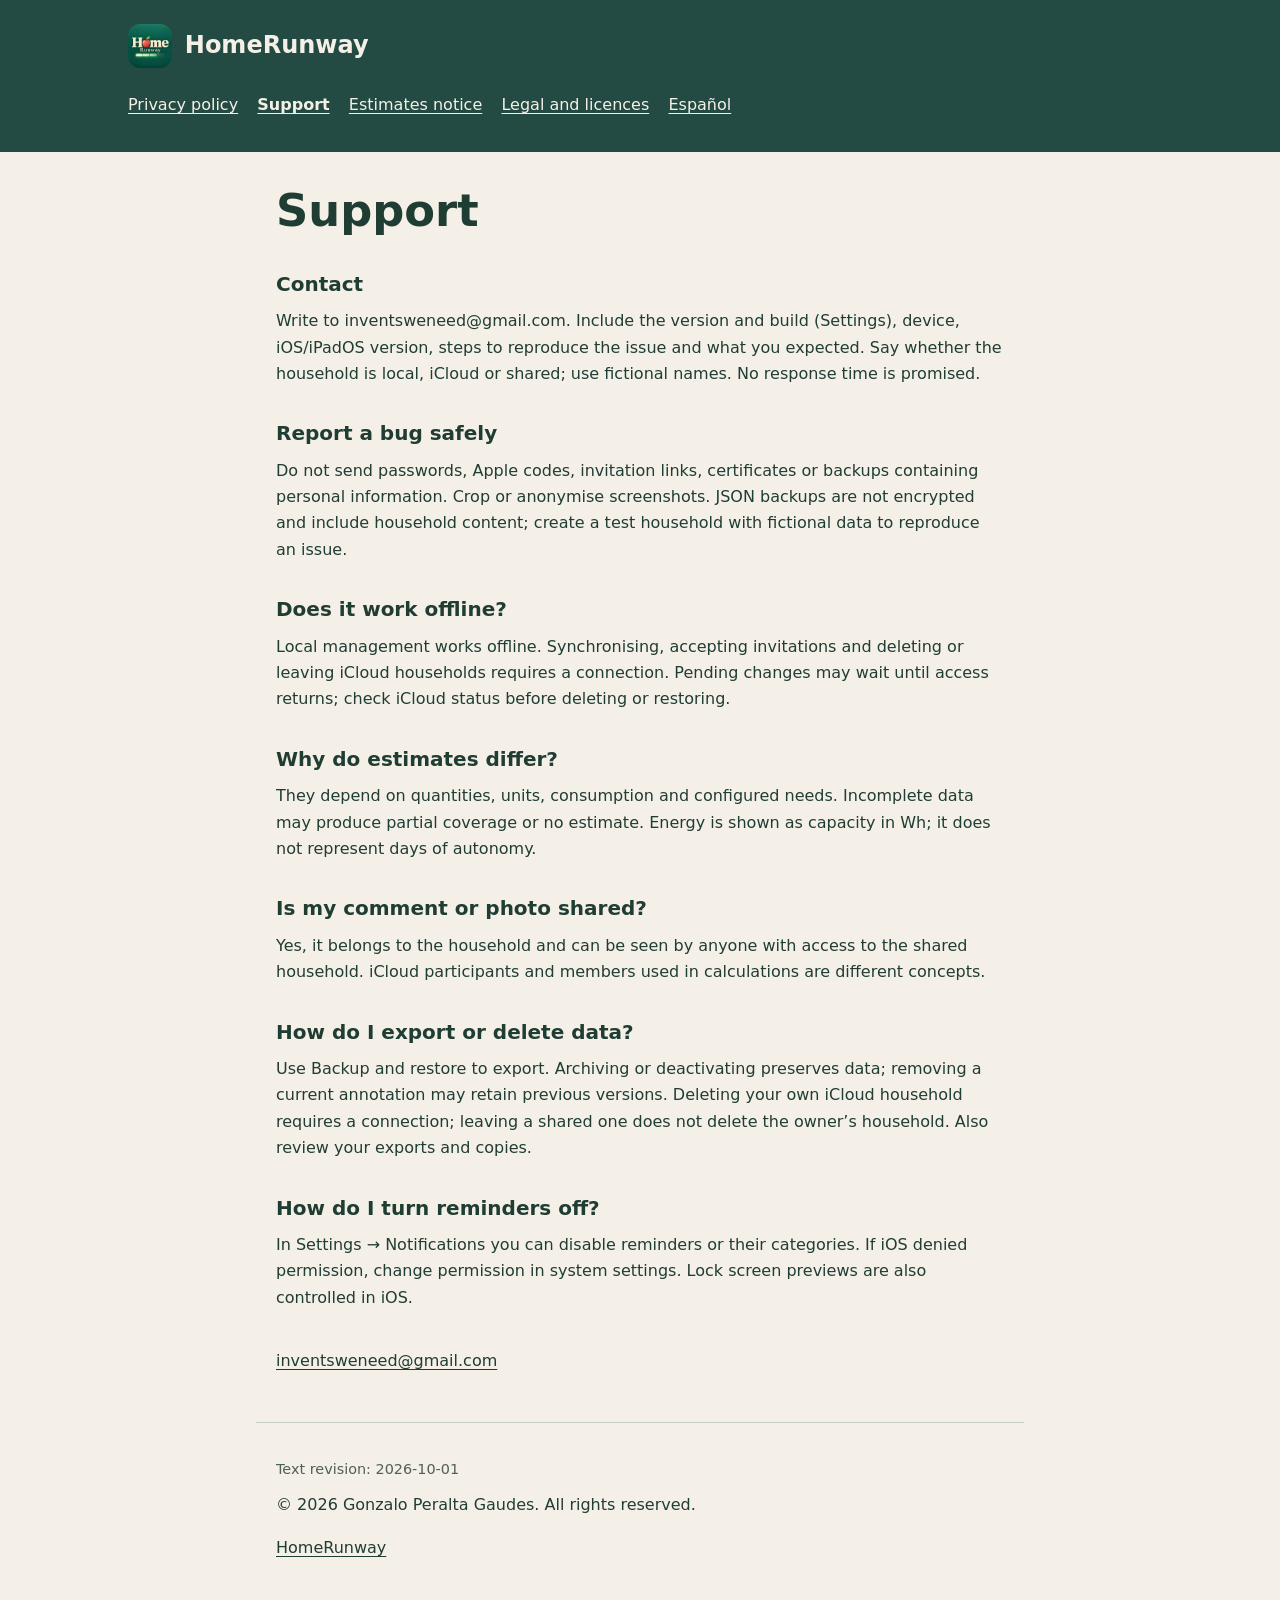
==== site/en/support.html @ db0c6513 "Prepare HomeRunway privacy and support website" ====
<!doctype html><html lang="en"><head><meta charset="utf-8"><meta name="viewport" content="width=device-width, initial-scale=1"><meta name="referrer" content="no-referrer"><meta name="description" content="Information about your data, help with the app and the limits of its estimates."><title>Support · HomeRunway</title><link rel="stylesheet" href="../assets/site.css"><link rel="icon" href="../assets/icon.png"></head><body><a class="skip" href="#main">Skip to content</a><header><a class="brand" href="index.html"><img src="../assets/icon.png" alt="" width="44" height="44">HomeRunway</a><nav aria-label="Information and language"><a href="privacy.html">Privacy policy</a><a href="support.html" aria-current="page">Support</a><a href="estimates.html">Estimates notice</a><a href="legal.html">Legal and licences</a><a href="../es/support.html" lang="es" hreflang="es">Español</a></nav></header><main id="main" tabindex="-1"><article><h1>Support</h1><section><h2>Contact</h2><p>Write to inventsweneed@gmail.com. Include the version and build (Settings), device, iOS/iPadOS version, steps to reproduce the issue and what you expected. Say whether the household is local, iCloud or shared; use fictional names. No response time is promised.</p></section><section><h2>Report a bug safely</h2><p>Do not send passwords, Apple codes, invitation links, certificates or backups containing personal information. Crop or anonymise screenshots. JSON backups are not encrypted and include household content; create a test household with fictional data to reproduce an issue.</p></section><section><h2>Does it work offline?</h2><p>Local management works offline. Synchronising, accepting invitations and deleting or leaving iCloud households requires a connection. Pending changes may wait until access returns; check iCloud status before deleting or restoring.</p></section><section><h2>Why do estimates differ?</h2><p>They depend on quantities, units, consumption and configured needs. Incomplete data may produce partial coverage or no estimate. Energy is shown as capacity in Wh; it does not represent days of autonomy.</p></section><section><h2>Is my comment or photo shared?</h2><p>Yes, it belongs to the household and can be seen by anyone with access to the shared household. iCloud participants and members used in calculations are different concepts.</p></section><section><h2>How do I export or delete data?</h2><p>Use Backup and restore to export. Archiving or deactivating preserves data; removing a current annotation may retain previous versions. Deleting your own iCloud household requires a connection; leaving a shared one does not delete the owner’s household. Also review your exports and copies.</p></section><section><h2>How do I turn reminders off?</h2><p>In Settings → Notifications you can disable reminders or their categories. If iOS denied permission, change permission in system settings. Lock screen previews are also controlled in iOS.</p></section></article><p><a href="mailto:inventsweneed@gmail.com">inventsweneed@gmail.com</a></p></main><footer><p class="meta">Text revision: 2026-10-01</p><p>© 2026 Gonzalo Peralta Gaudes. All rights reserved.</p><a href="index.html">HomeRunway</a></footer></body></html>
---- site/assets/site.css ----
:root{color-scheme:light dark;--bg:#f4f0e7;--surface:#fffcf5;--ink:#203d34;--muted:#4f6055;--line:#c6cec4;--forest:#244b43;--cream:#f4f0e7}
*{box-sizing:border-box}body{margin:0;background:var(--bg);color:var(--ink);font-family:system-ui,-apple-system,BlinkMacSystemFont,"Segoe UI",sans-serif;font-size:1rem;line-height:1.65}a{color:inherit;text-underline-offset:.2em}a:hover{text-decoration-thickness:.15em}a:focus-visible{outline:3px solid currentColor;outline-offset:5px;border-radius:3px}.skip{position:absolute;left:1rem;top:-10rem;z-index:2;background:var(--surface);padding:.75rem}.skip:focus{top:1rem}header{background:var(--forest);color:var(--cream);padding:1.5rem max(1.25rem,calc((100vw - 64rem)/2))}.brand{display:flex;align-items:center;gap:.8rem;font-weight:700;font-size:1.5rem;text-decoration:none}.brand img{width:44px;height:44px;border-radius:12px}nav{display:flex;gap:.35rem 1.2rem;flex-wrap:wrap;margin-top:1rem}nav a{padding:.5rem 0;min-height:44px}nav a[aria-current]{font-weight:700}main{max-width:48rem;margin:2rem auto;padding:0 1.25rem}h1{font-size:clamp(1.9rem,6vw,2.8rem);line-height:1.2;margin:1.5rem 0}h2{font-size:1.25rem;line-height:1.4;margin:2rem 0 .65rem}p{margin:.65rem 0;overflow-wrap:anywhere}.notice{background:var(--surface);border-left:4px solid var(--forest);padding:1rem 1.2rem;border-radius:0 12px 12px 0}.links{display:grid;grid-template-columns:repeat(2,minmax(0,1fr));gap:1rem;margin:2rem 0}.links a{display:block;padding:1.4rem;background:var(--surface);border-radius:16px;font-weight:650}.meta{color:var(--muted);font-size:.9rem}footer{max-width:48rem;margin:3rem auto;padding:1.5rem 1.25rem;border-top:1px solid var(--line)}footer a{display:inline-block;padding:.4rem 0;min-height:44px}article{padding-bottom:1rem}@media(max-width:30rem){.links{grid-template-columns:1fr}header{padding:1.2rem}main{margin-top:1.3rem}}@media(prefers-color-scheme:dark){:root{--bg:#15261f;--surface:#233a30;--ink:#f4f0e7;--muted:#c1d1c5;--line:#537362;--forest:#244b43}.notice{border-left-color:#a9c6b1}}
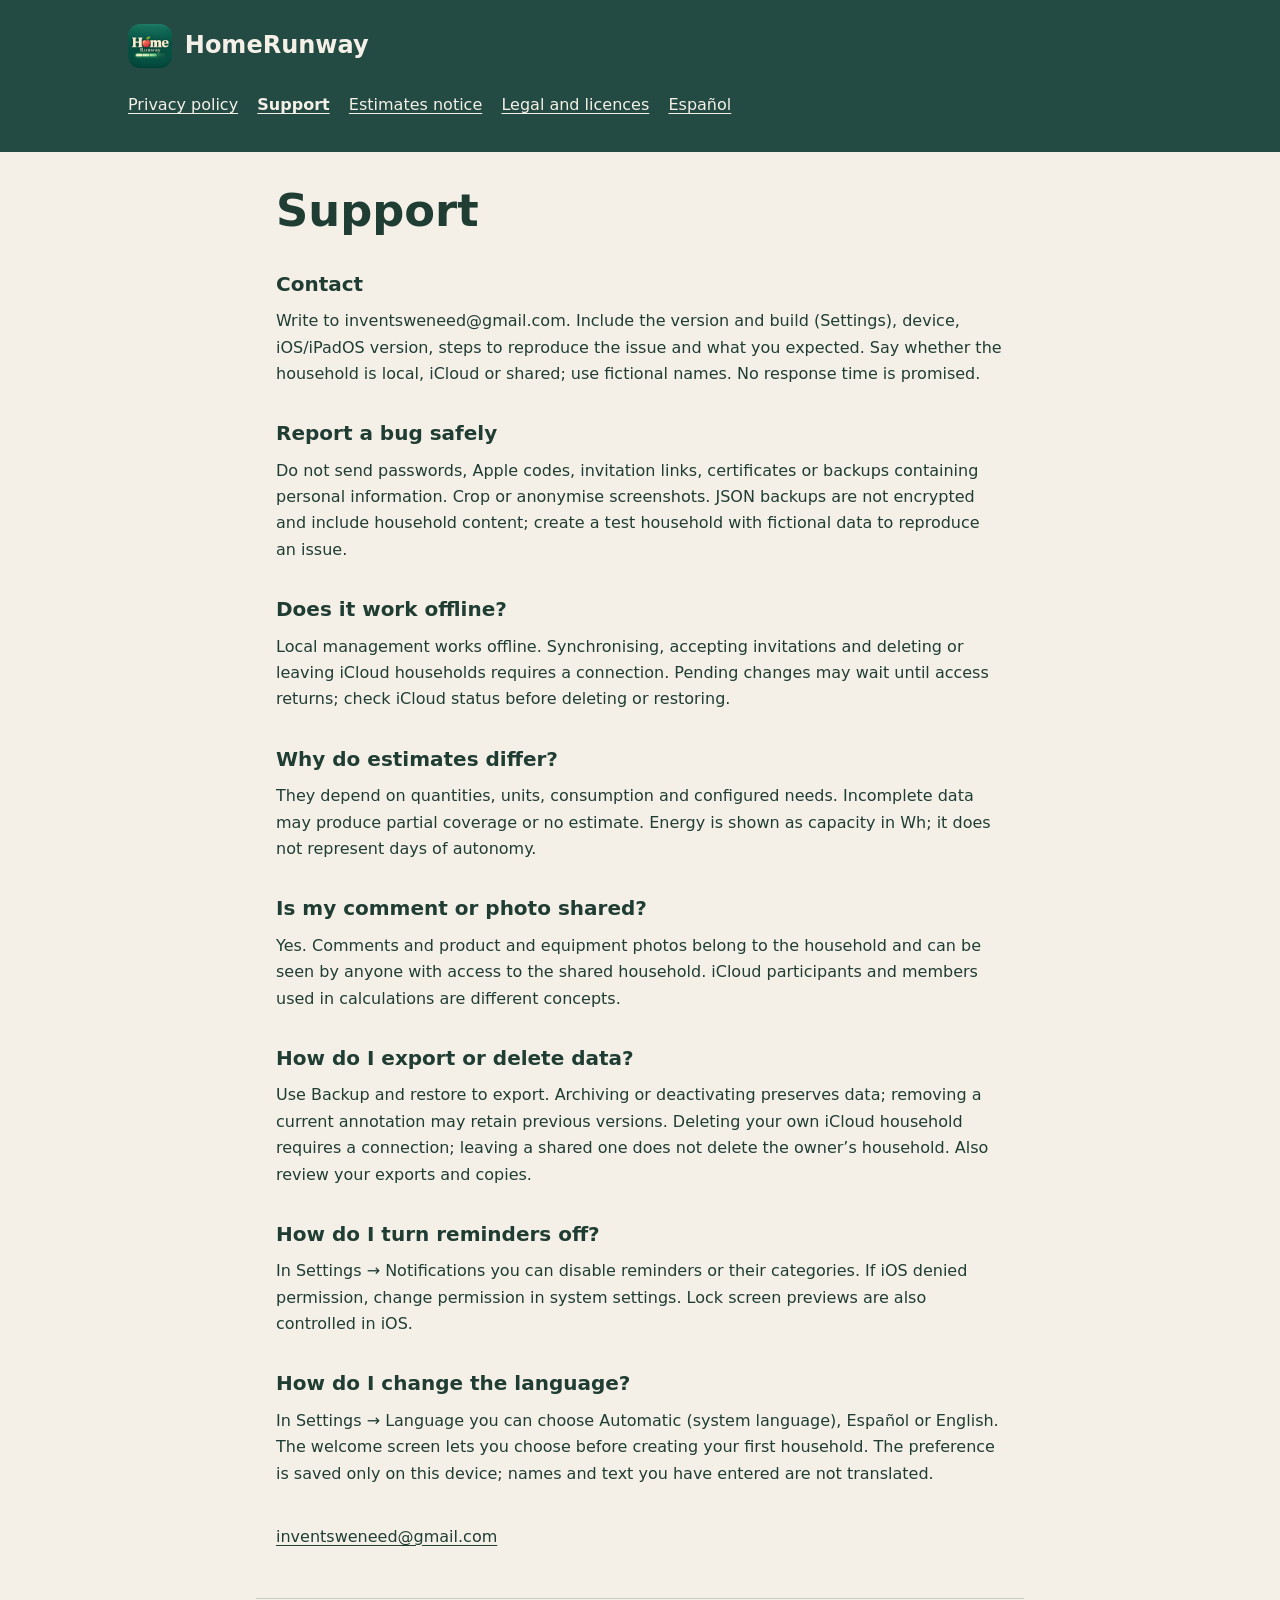
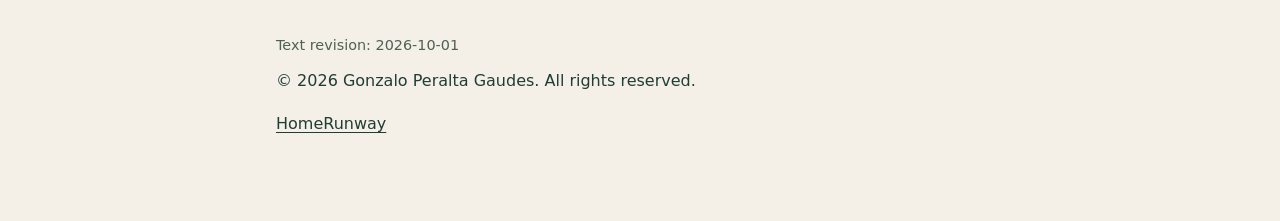
==== commit c1c618b2: "Describe equipment photos and device language preferences" ====
--- a/site/en/support.html
+++ b/site/en/support.html
@@ -1 +1 @@
-<!doctype html><html lang="en"><head><meta charset="utf-8"><meta name="viewport" content="width=device-width, initial-scale=1"><meta name="referrer" content="no-referrer"><meta name="description" content="Information about your data, help with the app and the limits of its estimates."><title>Support · HomeRunway</title><link rel="stylesheet" href="../assets/site.css"><link rel="icon" href="../assets/icon.png"></head><body><a class="skip" href="#main">Skip to content</a><header><a class="brand" href="index.html"><img src="../assets/icon.png" alt="" width="44" height="44">HomeRunway</a><nav aria-label="Information and language"><a href="privacy.html">Privacy policy</a><a href="support.html" aria-current="page">Support</a><a href="estimates.html">Estimates notice</a><a href="legal.html">Legal and licences</a><a href="../es/support.html" lang="es" hreflang="es">Español</a></nav></header><main id="main" tabindex="-1"><article><h1>Support</h1><section><h2>Contact</h2><p>Write to inventsweneed@gmail.com. Include the version and build (Settings), device, iOS/iPadOS version, steps to reproduce the issue and what you expected. Say whether the household is local, iCloud or shared; use fictional names. No response time is promised.</p></section><section><h2>Report a bug safely</h2><p>Do not send passwords, Apple codes, invitation links, certificates or backups containing personal information. Crop or anonymise screenshots. JSON backups are not encrypted and include household content; create a test household with fictional data to reproduce an issue.</p></section><section><h2>Does it work offline?</h2><p>Local management works offline. Synchronising, accepting invitations and deleting or leaving iCloud households requires a connection. Pending changes may wait until access returns; check iCloud status before deleting or restoring.</p></section><section><h2>Why do estimates differ?</h2><p>They depend on quantities, units, consumption and configured needs. Incomplete data may produce partial coverage or no estimate. Energy is shown as capacity in Wh; it does not represent days of autonomy.</p></section><section><h2>Is my comment or photo shared?</h2><p>Yes, it belongs to the household and can be seen by anyone with access to the shared household. iCloud participants and members used in calculations are different concepts.</p></section><section><h2>How do I export or delete data?</h2><p>Use Backup and restore to export. Archiving or deactivating preserves data; removing a current annotation may retain previous versions. Deleting your own iCloud household requires a connection; leaving a shared one does not delete the owner’s household. Also review your exports and copies.</p></section><section><h2>How do I turn reminders off?</h2><p>In Settings → Notifications you can disable reminders or their categories. If iOS denied permission, change permission in system settings. Lock screen previews are also controlled in iOS.</p></section></article><p><a href="mailto:inventsweneed@gmail.com">inventsweneed@gmail.com</a></p></main><footer><p class="meta">Text revision: 2026-10-01</p><p>© 2026 Gonzalo Peralta Gaudes. All rights reserved.</p><a href="index.html">HomeRunway</a></footer></body></html>+<!doctype html><html lang="en"><head><meta charset="utf-8"><meta name="viewport" content="width=device-width, initial-scale=1"><meta name="referrer" content="no-referrer"><meta name="description" content="Information about your data, help with the app and the limits of its estimates."><title>Support · HomeRunway</title><link rel="stylesheet" href="../assets/site.css"><link rel="icon" href="../assets/icon.png"></head><body><a class="skip" href="#main">Skip to content</a><header><a class="brand" href="index.html"><img src="../assets/icon.png" alt="" width="44" height="44">HomeRunway</a><nav aria-label="Information and language"><a href="privacy.html">Privacy policy</a><a href="support.html" aria-current="page">Support</a><a href="estimates.html">Estimates notice</a><a href="legal.html">Legal and licences</a><a href="../es/support.html" lang="es" hreflang="es">Español</a></nav></header><main id="main" tabindex="-1"><article><h1>Support</h1><section><h2>Contact</h2><p>Write to inventsweneed@gmail.com. Include the version and build (Settings), device, iOS/iPadOS version, steps to reproduce the issue and what you expected. Say whether the household is local, iCloud or shared; use fictional names. No response time is promised.</p></section><section><h2>Report a bug safely</h2><p>Do not send passwords, Apple codes, invitation links, certificates or backups containing personal information. Crop or anonymise screenshots. JSON backups are not encrypted and include household content; create a test household with fictional data to reproduce an issue.</p></section><section><h2>Does it work offline?</h2><p>Local management works offline. Synchronising, accepting invitations and deleting or leaving iCloud households requires a connection. Pending changes may wait until access returns; check iCloud status before deleting or restoring.</p></section><section><h2>Why do estimates differ?</h2><p>They depend on quantities, units, consumption and configured needs. Incomplete data may produce partial coverage or no estimate. Energy is shown as capacity in Wh; it does not represent days of autonomy.</p></section><section><h2>Is my comment or photo shared?</h2><p>Yes. Comments and product and equipment photos belong to the household and can be seen by anyone with access to the shared household. iCloud participants and members used in calculations are different concepts.</p></section><section><h2>How do I export or delete data?</h2><p>Use Backup and restore to export. Archiving or deactivating preserves data; removing a current annotation may retain previous versions. Deleting your own iCloud household requires a connection; leaving a shared one does not delete the owner’s household. Also review your exports and copies.</p></section><section><h2>How do I turn reminders off?</h2><p>In Settings → Notifications you can disable reminders or their categories. If iOS denied permission, change permission in system settings. Lock screen previews are also controlled in iOS.</p></section><section><h2>How do I change the language?</h2><p>In Settings → Language you can choose Automatic (system language), Español or English. The welcome screen lets you choose before creating your first household. The preference is saved only on this device; names and text you have entered are not translated.</p></section></article><p><a href="mailto:inventsweneed@gmail.com">inventsweneed@gmail.com</a></p></main><footer><p class="meta">Text revision: 2026-10-01</p><p>© 2026 Gonzalo Peralta Gaudes. All rights reserved.</p><a href="index.html">HomeRunway</a></footer></body></html>
